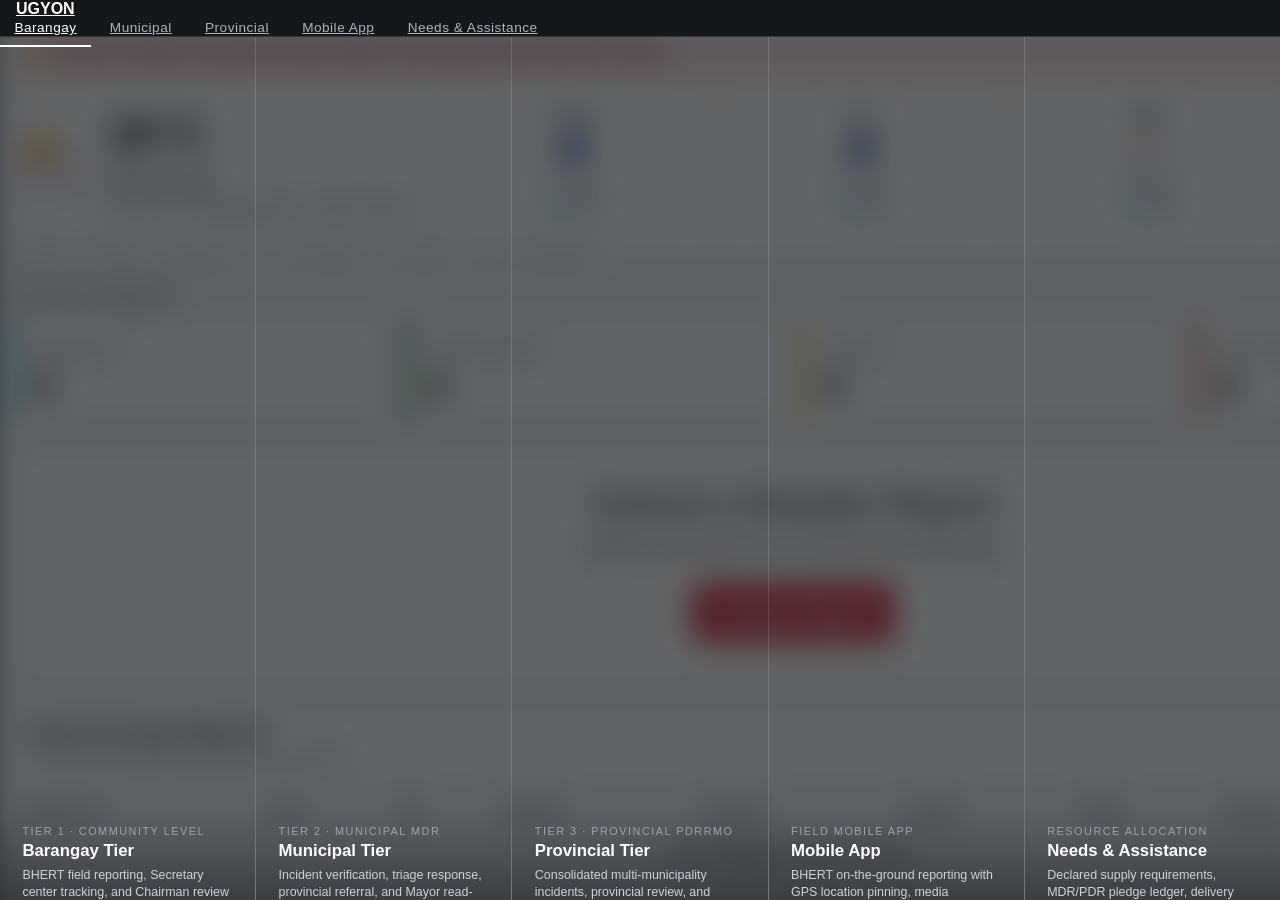
==== landingpage/index.html @ 881d99e5 "Add landingpage with tier demos and team easter egg" ====
<!DOCTYPE html>
<html lang="en">
<head>
  <meta charset="UTF-8">
  <meta name="viewport" content="width=device-width, initial-scale=1">
  <title>UGYON — System Overview & Demo</title>
  <link rel="stylesheet" href="bootstrap/css/bootstrap.min.css">
  <style>
    *, *::before, *::after { box-sizing: border-box; margin: 0; padding: 0; }
    body { font-family: 'Segoe UI', sans-serif; background: #15181b; color: #fff; min-height: 100vh; display: flex; flex-direction: column; overflow-x: hidden; }

    .tier-nav { position: sticky; top: 0; z-index: 100; background: #15181b; border-bottom: 1px solid #ffffff22; }
    .tier-nav .nav-link { color: #adb5bd; font-size: .85rem; letter-spacing: .5px; padding: .6rem .9rem; border-radius: 0; }
    .tier-nav .nav-link:hover { color: #fff; }
    .tier-nav .nav-link.active { color: #fff; border-bottom: 2px solid #fff; }
    .brand { color: #fff; font-weight: 700; font-size: 1rem; padding: .6rem 1rem; white-space: nowrap; }

    .fancy { position: relative; flex: 1; display: flex; overflow: hidden; min-height: calc(100vh - 44px); }

    /* Blurred background: hidden details until clicked */
    .fancy-bg { position: absolute; inset: 0; overflow: hidden; }
    .fancy-bg img {
      position: absolute; inset: 0; width: 100%; height: 100%; object-fit: cover;
      opacity: 0; filter: blur(14px) brightness(0.65); transform: scale(1.08);
      transition: opacity .35s ease, filter .35s ease;
    }
    .fancy-bg img.active { opacity: 1; }
    .fancy-bg::after { content: ''; position: absolute; inset: 0; background: rgba(15, 20, 25, 0.45); }

    .fancy-list { position: relative; z-index: 2; display: flex; flex-direction: column; width: 100%; }
    @media (min-width: 992px) { .fancy-list { flex-direction: row; } }

    .fancy-panel {
      flex: 1; display: flex; align-items: flex-end;
      border-bottom: 1px solid #ffffff22; cursor: pointer; overflow: hidden;
      transition: flex .3s ease, background-color .2s;
    }
    @media (min-width: 992px) {
      .fancy-panel { border-bottom: none; border-right: 1px solid #ffffff22; }
      .fancy-panel:last-child { border-right: none; }
    }

    .panel-info {
      width: 100%; padding: 1.25rem 1.4rem;
      transform: translateY(75px); transition: transform .25s ease, background .25s ease;
      background: linear-gradient(transparent, rgba(15, 20, 25, .8));
    }
    .fancy-panel:hover .panel-info { transform: translateY(0); background: linear-gradient(transparent, rgba(47, 52, 57, .95)); }

    .panel-role { font-size: .68rem; letter-spacing: 1.5px; text-transform: uppercase; color: #9aa4af; margin-bottom: .25rem; }
    .panel-title { font-size: 1.05rem; font-weight: 700; color: #fff; margin-bottom: .35rem; }
    .panel-desc { font-size: .78rem; color: #cbd3da; margin-bottom: .75rem; line-height: 1.35; }
    .panel-btn {
      display: inline-block; padding: .3rem .9rem; font-size: .78rem; font-weight: 600;
      border: 1.5px solid #fff; color: #fff; background: transparent; cursor: pointer;
      transition: background .15s, color .15s;
    }
    .panel-btn:hover { background: #fff; color: #2f3439; }

    /* Modal with requested background #2f3439 */
    .modal-overlay { display: none; position: fixed; inset: 0; z-index: 200; background: rgba(0,0,0,.85); overflow-y: auto; padding: 1rem; }
    .modal-overlay.open { display: flex; align-items: center; justify-content: center; }

    .modal-box {
      width: 100%; max-width: 920px; margin: auto; padding: 1.5rem;
      background: #2f3439; border-radius: 6px; position: relative;
      box-shadow: 0 10px 30px rgba(0,0,0,0.5);
    }
    .modal-close {
      position: absolute; top: .85rem; right: 1rem;
      background: none; border: none; color: #fff; font-size: 1.6rem; cursor: pointer; line-height: 1;
    }
    .modal-role { font-size: .7rem; letter-spacing: 2px; text-transform: uppercase; color: #a4b0be; margin-bottom: .25rem; }
    .modal-title { font-size: 1.25rem; font-weight: 700; margin-bottom: 1rem; }

    /* Slide details: unblurred crisp image */
    .slide { display: none; text-align: center; }
    .slide.active { display: block; }
    .slide-media {
      background: #1f2327; border-radius: 4px; padding: .5rem;
      display: flex; align-items: center; justify-content: center; min-height: 320px;
    }
    .slide img {
      max-width: 100%; max-height: 62vh; object-fit: contain;
      border-radius: 3px; display: block; margin: 0 auto;
    }
    .slide-text { text-align: left; margin-top: .85rem; }
    .slide-step { font-size: .7rem; color: #9aa4af; letter-spacing: 1px; text-transform: uppercase; margin-bottom: .2rem; }
    .slide-caption { font-size: .88rem; color: #e2e8f0; line-height: 1.45; }

    .slide-controls { display: flex; align-items: center; justify-content: space-between; margin-top: 1rem; }
    .slide-controls button {
      background: none; border: 1.5px solid #fff; color: #fff; padding: .35rem .95rem;
      font-size: .82rem; cursor: pointer; border-radius: 2px; transition: background .15s, color .15s;
    }
    .slide-controls button:hover { background: #fff; color: #2f3439; }
    .slide-controls button:disabled { opacity: .3; cursor: default; }
    .slide-counter { font-size: .8rem; color: #a4b0be; }

    .slide-dots { display: flex; gap: .4rem; justify-content: center; margin-top: .75rem; flex-wrap: wrap; }
    .slide-dots span { width: 8px; height: 8px; border-radius: 50%; background: #ffffff33; cursor: pointer; transition: background .15s; }
    .slide-dots span.active { background: #fff; }
  </style>
</head>
<body>

<nav class="tier-nav">
  <div class="container-fluid d-flex align-items-center px-3 py-0 gap-1 flex-wrap">
    <a href="./Team/index.html" class="brand text-decoration-none" id="ugyon-brand" title="UGYON">UGYON</a>
    <div class="d-flex flex-wrap" id="nav-tier-links">
      <a class="nav-link active" href="#" data-panel="0">Barangay</a>
      <a class="nav-link" href="#" data-panel="1">Municipal</a>
      <a class="nav-link" href="#" data-panel="2">Provincial</a>
      <a class="nav-link" href="#" data-panel="3">Mobile App</a>
      <a class="nav-link" href="#" data-panel="4">Needs &amp; Assistance</a>
    </div>
  </div>
</nav>

<div class="fancy">
  <!-- Blurred background: details concealed until panel is clicked -->
  <div class="fancy-bg">
    <img class="active" src="../barangay_tier/bhert/webbhertdashboad.png"
         onerror="this.src='https://res.cloudinary.com/dhaszqaju/image/upload/v1794973208/webbhertdashboad_k8ysha.png'" alt="">
    <img src="../municipal_tier/webmdribajaydashboard.png"
         onerror="this.src='https://res.cloudinary.com/dhaszqaju/image/upload/v1794973225/webmdribajaydashboard_oxiyit.png'" alt="">
    <img src="../provincial_tier/webpdrrmodashboard.png"
         onerror="this.src='https://res.cloudinary.com/dhaszqaju/image/upload/v1794973204/webpdrrmodashboard_whwjgl.png'" alt="">
    <img src="../mobile/mobile_bhert_dashboard.png"
         onerror="this.src='https://res.cloudinary.com/dhaszqaju/image/upload/v1794973218/mobile_bhert_dashboard_dbmszc.png'" alt="">
    <img src="../needs_assistace/declaredneedsandlinkedincidents.png"
         onerror="this.src='https://res.cloudinary.com/dhaszqaju/image/upload/v1794973198/declaredneedsandlinkedincidents_yg0wqk.png'" alt="">
  </div>

  <!-- 5 Frontpage Panels -->
  <div class="fancy-list">

    <div class="fancy-panel" data-idx="0">
      <div class="panel-info">
        <div class="panel-role">Tier 1 · Community Level</div>
        <h2 class="panel-title">Barangay Tier</h2>
        <p class="panel-desc">BHERT field reporting, Secretary center tracking, and Chairman review &amp; forwarding.</p>
        <button class="panel-btn">View Demo</button>
      </div>
    </div>

    <div class="fancy-panel" data-idx="1">
      <div class="panel-info">
        <div class="panel-role">Tier 2 · Municipal MDR</div>
        <h2 class="panel-title">Municipal Tier</h2>
        <p class="panel-desc">Incident verification, triage response, provincial referral, and Mayor read-only monitor.</p>
        <button class="panel-btn">View Demo</button>
      </div>
    </div>

    <div class="fancy-panel" data-idx="2">
      <div class="panel-info">
        <div class="panel-role">Tier 3 · Provincial PDRRMO</div>
        <h2 class="panel-title">Provincial Tier</h2>
        <p class="panel-desc">Consolidated multi-municipality incidents, provincial review, and Governor overview map.</p>
        <button class="panel-btn">View Demo</button>
      </div>
    </div>

    <div class="fancy-panel" data-idx="3">
      <div class="panel-info">
        <div class="panel-role">Field Mobile App</div>
        <h2 class="panel-title">Mobile App</h2>
        <p class="panel-desc">BHERT on-the-ground reporting with GPS location pinning, media evidence, and offline sync.</p>
        <button class="panel-btn">View Demo</button>
      </div>
    </div>

    <div class="fancy-panel" data-idx="4">
      <div class="panel-info">
        <div class="panel-role">Resource Allocation</div>
        <h2 class="panel-title">Needs &amp; Assistance</h2>
        <p class="panel-desc">Declared supply requirements, MDR/PDR pledge ledger, delivery logistics, and confirmation.</p>
        <button class="panel-btn">View Demo</button>
      </div>
    </div>

  </div>
</div>

<!-- Modal Overlay with background #2f3439 -->
<div class="modal-overlay" id="overlay">
  <div class="modal-box" id="modal-box">
    <button class="modal-close" id="modal-close">&times;</button>
    <div class="modal-role" id="modal-role"></div>
    <div class="modal-title" id="modal-title"></div>
    <div id="slides-container"></div>
    <div class="slide-dots" id="dots"></div>
    <div class="slide-controls">
      <button id="btn-prev">&#8592; Prev</button>
      <span class="slide-counter" id="counter"></span>
      <button id="btn-next">Next &#8594;</button>
    </div>
  </div>
</div>

<script>
const PANELS = [
  {
    role: 'Tier 1 · Community Level',
    title: 'Barangay Tier (BHERT, Chairman, Secretary)',
    slides: [
      { src: '../barangay_tier/bhert/webloginpage.png', cld: 'https://res.cloudinary.com/dhaszqaju/image/upload/v1794973210/webloginpage_ikph0n.png', step: 'Barangay 1', caption: 'The login page authenticates every user and routes them to the tier matching their role.' },
      { src: '../barangay_tier/bhert/webbhertdashboad.png', cld: 'https://res.cloudinary.com/dhaszqaju/image/upload/v1794973208/webbhertdashboad_k8ysha.png', step: 'Barangay 2', caption: 'The BHERT dashboard summarizes incidents and affected population for its own barangay.' },
      { src: '../barangay_tier/bhert/webbhertcreateincident.png', cld: 'https://res.cloudinary.com/dhaszqaju/image/upload/v1794973207/webbhertcreateincident_dhscb4.png', step: 'Barangay 3', caption: 'BHERT encodes the incident details, casualties, evacuation status, and road accessibility.' },
      { src: '../barangay_tier/bhert/webbhertmyreports.png', cld: 'https://res.cloudinary.com/dhaszqaju/image/upload/v1794973210/webbhertmyreports_t6fiwi.png', step: 'Barangay 4', caption: 'Reports filed by the barangay account are listed with their current status.' },
      { src: '../barangay_tier/bhert/webbhertincidentdetail.png', cld: 'https://res.cloudinary.com/dhaszqaju/image/upload/v1794973209/webbhertincidentdetail_z5tizu.png', step: 'Barangay 5', caption: 'The incident detail view shows the full report, attachments, and status history.' },
      { src: '../barangay_tier/chairman/webchairmandashboard.png', cld: 'https://res.cloudinary.com/dhaszqaju/image/upload/v1794973211/webchairmandashboard_frzgxo.png', step: 'Barangay 6', caption: 'The Chairman dashboard presents barangay-wide incident and evacuation center totals.' },
      { src: '../barangay_tier/chairman/webchairmanreportactions.png', cld: 'https://res.cloudinary.com/dhaszqaju/image/upload/v1794973213/webchairmanreportactions_k3j1zi.png', step: 'Barangay 7', caption: 'A pending report exposes View Details, Edit, Review, and Dismiss actions.' },
      { src: '../barangay_tier/chairman/webchairmanreportactions_reviewed.png', cld: 'https://res.cloudinary.com/dhaszqaju/image/upload/v1794973214/webchairmanreportactions_reviewed_zoaghe.png', step: 'Barangay 8', caption: 'Reviewing the report changes its status to Reviewed.' },
      { src: '../barangay_tier/chairman/webchairmanreportactions_forwardedtomdr.png', cld: 'https://res.cloudinary.com/dhaszqaju/image/upload/v1794973213/webchairmanreportactions_forwardedtomdr_jtgca7.png', step: 'Barangay 9', caption: 'The reviewed report is forwarded to the Municipal Disaster Risk Reduction and Management office.' },
      { src: '../barangay_tier/chairman/webchairmanactivitylogs.png', cld: 'https://res.cloudinary.com/dhaszqaju/image/upload/v1794973211/webchairmanactivitylogs_sczc5w.png', step: 'Barangay 10', caption: 'The activity log records every action taken on barangay reports.' },
      { src: '../barangay_tier/chairman/webchairmanmanageusers.png', cld: 'https://res.cloudinary.com/dhaszqaju/image/upload/v1794973212/webchairmanmanageusers_jfj4yr.png', step: 'Barangay 11', caption: 'The Chairman manages the accounts of barangay personnel.' },
      { src: '../barangay_tier/secretary/websecretarydashboard.png', cld: 'https://res.cloudinary.com/dhaszqaju/image/upload/v1794973216/websecretarydashboard_wqcmlr.png', step: 'Barangay 12', caption: 'The Secretary dashboard shows the barangay\'s centers, occupants, and reports.' },
      { src: '../barangay_tier/secretary/websecretaryevaccenters.png', cld: 'https://res.cloudinary.com/dhaszqaju/image/upload/v1794973217/websecretaryevaccenters_zmxcaz.png', step: 'Barangay 13', caption: 'Evacuation centers are listed with type, capacity, evacuee count, and status.' },
      { src: '../barangay_tier/secretary/websecretaryalert.png', cld: 'https://res.cloudinary.com/dhaszqaju/image/upload/v1794973215/websecretaryalert_nt4kyk.png', step: 'Barangay 14', caption: 'Alerts from higher offices are displayed to barangay personnel.' },
      { src: '../barangay_tier/secretary/websecretarybrgymap.png', cld: 'https://res.cloudinary.com/dhaszqaju/image/upload/v1794973215/websecretarybrgymap_n4o6wj.png', step: 'Barangay 15', caption: 'The barangay map plots incidents and evacuation centers within the barangay.' }
    ]
  },
  {
    role: 'Tier 2 · Municipal MDR',
    title: 'Municipal Tier (MDR & Mayor)',
    slides: [
      { src: '../municipal_tier/webmdribajaydashboard.png', cld: 'https://res.cloudinary.com/dhaszqaju/image/upload/v1794973225/webmdribajaydashboard_oxiyit.png', step: 'Municipal 1', caption: 'The municipal dashboard aggregates reports from all barangays in Ibajay.' },
      { src: '../municipal_tier/webmdribajayallincidentreport.png', cld: 'https://res.cloudinary.com/dhaszqaju/image/upload/v1794973225/webmdribajayallincidentreport_cpmj5y.png', step: 'Municipal 2', caption: 'MDR views every incident report submitted within its municipality.' },
      { src: '../municipal_tier/webmdribajayundermdrreview.png', cld: 'https://res.cloudinary.com/dhaszqaju/image/upload/v1794973229/webmdribajayundermdrreview_ehkez4.png', step: 'Municipal 3', caption: 'Reports forwarded by barangays arrive under municipal review.' },
      { src: '../municipal_tier/webmdribajayundermdrreview_actions.png', cld: 'https://res.cloudinary.com/dhaszqaju/image/upload/v1794973230/webmdribajayundermdrreview_actions_zbpacm.png', step: 'Municipal 4', caption: 'The action menu shows the decisions available during municipal review.' },
      { src: '../municipal_tier/webmdribajayverifiedreport.png', cld: 'https://res.cloudinary.com/dhaszqaju/image/upload/v1794973230/webmdribajayverifiedreport_vdqqdq.png', step: 'Municipal 5', caption: 'A validated report is marked Verified.' },
      { src: '../municipal_tier/webmdribajayrespondingreport.png', cld: 'https://res.cloudinary.com/dhaszqaju/image/upload/v1794973228/webmdribajayrespondingreport_fku9ar.png', step: 'Municipal 6', caption: 'A verified report moves to Responding once municipal action begins.' },
      { src: '../municipal_tier/webmdribajayreferedtoprovincial.png', cld: 'https://res.cloudinary.com/dhaszqaju/image/upload/v1794973226/webmdribajayreferedtoprovincial_ssyjnp.png', step: 'Municipal 7', caption: 'Reports beyond municipal capacity are referred to the provincial office.' },
      { src: '../municipal_tier/ibajay_mayor.png', cld: 'https://res.cloudinary.com/dhaszqaju/image/upload/v1794973224/ibajay_mayor_bcxja3.png', step: 'Municipal 8', caption: 'The Mayor sees municipal incident totals, evacuation center status, and per-barangay urgency.' }
    ]
  },
  {
    role: 'Tier 3 · Provincial PDRRMO',
    title: 'Provincial Tier (PDRRMO & Governor)',
    slides: [
      { src: '../provincial_tier/webpdrrmodashboard.png', cld: 'https://res.cloudinary.com/dhaszqaju/image/upload/v1794973204/webpdrrmodashboard_whwjgl.png', step: 'Provincial 1', caption: 'The provincial dashboard consolidates reports from all municipalities.' },
      { src: '../provincial_tier/webpdrrmoreferredreports.png', cld: 'https://res.cloudinary.com/dhaszqaju/image/upload/v1794973205/webpdrrmoreferredreports_zwazxo.png', step: 'Provincial 2', caption: 'Reports referred by municipalities appear in the provincial queue.' },
      { src: '../provincial_tier/webpdrrmoreportunderreview.png', cld: 'https://res.cloudinary.com/dhaszqaju/image/upload/v1794973207/webpdrrmoreportunderreview_gwsnfo.png', step: 'Provincial 3', caption: 'Provincial staff review referred reports before acting.' },
      { src: '../provincial_tier/webpdrrmoreportresponding.png', cld: 'https://res.cloudinary.com/dhaszqaju/image/upload/v1794973206/webpdrrmoreportresponding_auad4f.png', step: 'Provincial 4', caption: 'Reports marked Responding show where provincial resources are committed.' },
      { src: '../provincial_tier/webpdrrmobrgymap.png', cld: 'https://res.cloudinary.com/dhaszqaju/image/upload/v1794973204/webpdrrmobrgymap_phmzxi.png', step: 'Provincial 5', caption: 'The provincial map shows incidents and centers across municipalities.' },
      { src: '../provincial_tier/webgovdashboard.png', cld: 'https://res.cloudinary.com/dhaszqaju/image/upload/v1794973202/webgovdashboard_fdy8gu.png', step: 'Provincial 6', caption: 'The Governor sees an overview of all incidents in the province, evacuation center status, and per-municipality urgency.' },
      { src: '../provincial_tier/webgovreports.png', cld: 'https://res.cloudinary.com/dhaszqaju/image/upload/v1794973203/webgovreports_x5g1i6.png', step: 'Provincial 7', caption: 'The Governor sees Provincial incident totals, evacuation center status, and per-barangay urgency.' },
      { src: '../provincial_tier/webgovbrgymap.png', cld: 'https://res.cloudinary.com/dhaszqaju/image/upload/v1794973202/webgovbrgymap_z7ntla.png', step: 'Provincial 8', caption: 'The Governor views full province-wide map plotting incidents and centers across municipalities.' }
    ]
  },
  {
    role: 'Field Mobile App',
    title: 'Mobile App (BHERT Field Ops)',
    slides: [
      { src: '../mobile/mobile_login.png', cld: 'https://res.cloudinary.com/dhaszqaju/image/upload/v1794973223/mobile_login_uvevee.png', step: 'Mobile 1', caption: 'App login authenticating BHERT personnel in the field.' },
      { src: '../mobile/mobile_bhert_dashboard.png', cld: 'https://res.cloudinary.com/dhaszqaju/image/upload/v1794973218/mobile_bhert_dashboard_dbmszc.png', step: 'Mobile 2', caption: 'BHERT mobile app dashboard with rapid reporting triggers.' },
      { src: '../mobile/mobile_bhert_location_pin.png', cld: 'https://res.cloudinary.com/dhaszqaju/image/upload/v1794973220/mobile_bhert_location_pin_tzi7zd.png', step: 'Mobile 3', caption: 'Precise GPS location pinning directly from the field.' },
      { src: '../mobile/mobile_bhert_disastertype.png', cld: 'https://res.cloudinary.com/dhaszqaju/image/upload/v1794973218/mobile_bhert_disastertype_qoeqr2.png', step: 'Mobile 4', caption: 'Selecting disaster type, recording casualties, affected persons, and needs.' },
      { src: '../mobile/mobile_bhert_evidence.png', cld: 'https://res.cloudinary.com/dhaszqaju/image/upload/v1794973219/mobile_bhert_evidence_azm05n.png', step: 'Mobile 5', caption: 'Camera photo/video evidence attachment for rapid ground verification.' },
      { src: '../mobile/mobile_bhert_myreport.png', cld: 'https://res.cloudinary.com/dhaszqaju/image/upload/v1794973221/mobile_bhert_myreport_fmjwww.png', step: 'Mobile 6', caption: 'My Reports view showing submitted and actively tracked reports.' },
      { src: '../mobile/mobile_bhert_offline_saved.png', cld: 'https://res.cloudinary.com/dhaszqaju/image/upload/v1794973221/mobile_bhert_offline_saved_ue80ha.png', step: 'Mobile 7', caption: 'Offline queued report: safely saved to device storage during network loss.' },
      { src: '../mobile/mobile_bhert_offline_sync.png', cld: 'https://res.cloudinary.com/dhaszqaju/image/upload/v1794973222/mobile_bhert_offline_sync_jj6q0w.png', step: 'Mobile 8', caption: 'Automatic background synchronization once internet connectivity restores.' }
    ]
  },
  {
    role: 'Resource Allocation',
    title: 'Needs & Assistance (Pledges & Relief)',
    slides: [
      { src: '../needs_assistace/declaredneedsandlinkedincidents.png', cld: 'https://res.cloudinary.com/dhaszqaju/image/upload/v1794973198/declaredneedsandlinkedincidents_yg0wqk.png', step: 'Needs 1', caption: 'Evacuation center linked to confirmed incidents displaying verified headcount.' },
      { src: '../needs_assistace/needsdeclared.png', cld: 'https://res.cloudinary.com/dhaszqaju/image/upload/v1794973198/needsdeclared_iquq09.png', step: 'Needs 2', caption: 'Secretary declares relief needs by item description, unit, and required quantity.' },
      { src: '../needs_assistace/mdrpledge.png', cld: 'https://res.cloudinary.com/dhaszqaju/image/upload/v1794973197/mdrpledge_cywxig.png', step: 'Needs 3', caption: 'Municipal MDR records a relief pledge against the declared barangay need.' },
      { src: '../needs_assistace/pdrpledge.png', cld: 'https://res.cloudinary.com/dhaszqaju/image/upload/v1794973198/pdrpledge_k53rbc.png', step: 'Needs 4', caption: 'Provincial PDRRMO pledges higher-tier supplies and logistical aid.' },
      { src: '../needs_assistace/pledgeledger.png', cld: 'https://res.cloudinary.com/dhaszqaju/image/upload/v1794973199/pledgeledger_aar9d8.png', step: 'Needs 5', caption: 'Donation ledger showing transparent status tracking for all inbound assistance.' },
      { src: '../needs_assistace/pledgeoutfordelivery.png', cld: 'https://res.cloudinary.com/dhaszqaju/image/upload/v1794973201/pledgeoutfordelivery_ujb0y3.png', step: 'Needs 6', caption: 'Pledges updated to Sent and Out for Delivery with timestamp verification.' },
      { src: '../needs_assistace/confirmedrecieved.png', cld: 'https://res.cloudinary.com/dhaszqaju/image/upload/v1794973197/confirmedrecieved_ze3um2.png', step: 'Needs 7', caption: 'Barangay receives and audits delivery, confirming actual received counts.' },
      { src: '../needs_assistace/pledgefulfilled.png', cld: 'https://res.cloudinary.com/dhaszqaju/image/upload/v1794973199/pledgefulfilled_cj4yja.png', step: 'Needs 8', caption: 'Full lifecycle completion: fulfilled pledges credited against open requirements.' }
    ]
  }
];

let cur = 0;
let currentPanelIdx = 0;

// Hover: switch blurred background
const bgImgs = document.querySelectorAll('.fancy-bg img');
document.querySelectorAll('.fancy-panel').forEach(panel => {
  panel.addEventListener('mouseenter', () => {
    const idx = +panel.dataset.idx;
    bgImgs.forEach((img, i) => img.classList.toggle('active', i === idx));
    updateNavLinks(idx);
  });
});

function updateNavLinks(activeIdx) {
  document.querySelectorAll('#nav-tier-links .nav-link').forEach((link, i) => {
    link.classList.toggle('active', i === activeIdx);
  });
}

// Modal handling
const overlay = document.getElementById('overlay');
const modalRole = document.getElementById('modal-role');
const modalTitle = document.getElementById('modal-title');
const slidesCon = document.getElementById('slides-container');
const dotsEl = document.getElementById('dots');
const counter = document.getElementById('counter');
const btnPrev = document.getElementById('btn-prev');
const btnNext = document.getElementById('btn-next');

function openModal(panelIdx) {
  currentPanelIdx = panelIdx;
  const { role, title, slides } = PANELS[panelIdx];
  modalRole.textContent = role;
  modalTitle.textContent = title;

  slidesCon.innerHTML = slides.map((s, i) => `
    <div class="slide${i === 0 ? ' active' : ''}">
      <div class="slide-media">
        <img src="${s.src}" onerror="this.onerror=null;this.src='${s.cld}'" alt="${s.step}">
      </div>
      <div class="slide-text">
        <div class="slide-step">${s.step} of ${slides.length}</div>
        <div class="slide-caption">${s.caption}</div>
      </div>
    </div>`).join('');

  dotsEl.innerHTML = slides.map((_, i) =>
    `<span class="${i === 0 ? 'active' : ''}" data-i="${i}"></span>`).join('');

  cur = 0;
  updateControls(slides.length);
  overlay.classList.add('open');
  document.body.style.overflow = 'hidden';
}

function goTo(idx) {
  const slides = slidesCon.querySelectorAll('.slide');
  const dots = dotsEl.querySelectorAll('span');
  if (idx < 0 || idx >= slides.length) return;
  slides.forEach((s, i) => s.classList.toggle('active', i === idx));
  dots.forEach((d, i) => d.classList.toggle('active', i === idx));
  cur = idx;
  updateControls(slides.length);
}

function updateControls(total) {
  counter.textContent = `${cur + 1} / ${total}`;
  btnPrev.disabled = cur === 0;
  btnNext.disabled = cur === total - 1;
}

document.querySelectorAll('.fancy-panel').forEach(panel => {
  panel.addEventListener('click', () => openModal(+panel.dataset.idx));
});

document.querySelectorAll('#nav-tier-links .nav-link').forEach(link => {
  link.addEventListener('click', (e) => {
    e.preventDefault();
    const idx = +link.dataset.panel;
    bgImgs.forEach((img, i) => img.classList.toggle('active', i === idx));
    updateNavLinks(idx);
    openModal(idx);
  });
});

document.getElementById('modal-close').addEventListener('click', closeModal);
overlay.addEventListener('click', e => { if (e.target === overlay) closeModal(); });
function closeModal() {
  overlay.classList.remove('open');
  document.body.style.overflow = '';
}

btnPrev.addEventListener('click', () => goTo(cur - 1));
btnNext.addEventListener('click', () => goTo(cur + 1));
dotsEl.addEventListener('click', e => {
  if (e.target.dataset.i !== undefined) goTo(+e.target.dataset.i);
});

document.addEventListener('keydown', e => {
  if (!overlay.classList.contains('open')) return;
  if (e.key === 'ArrowRight') btnNext.click();
  if (e.key === 'ArrowLeft') btnPrev.click();
  if (e.key === 'Escape') closeModal();
});
</script>

<script src="bootstrap/js/bootstrap.bundle.min.js"></script>
</body>
</html>
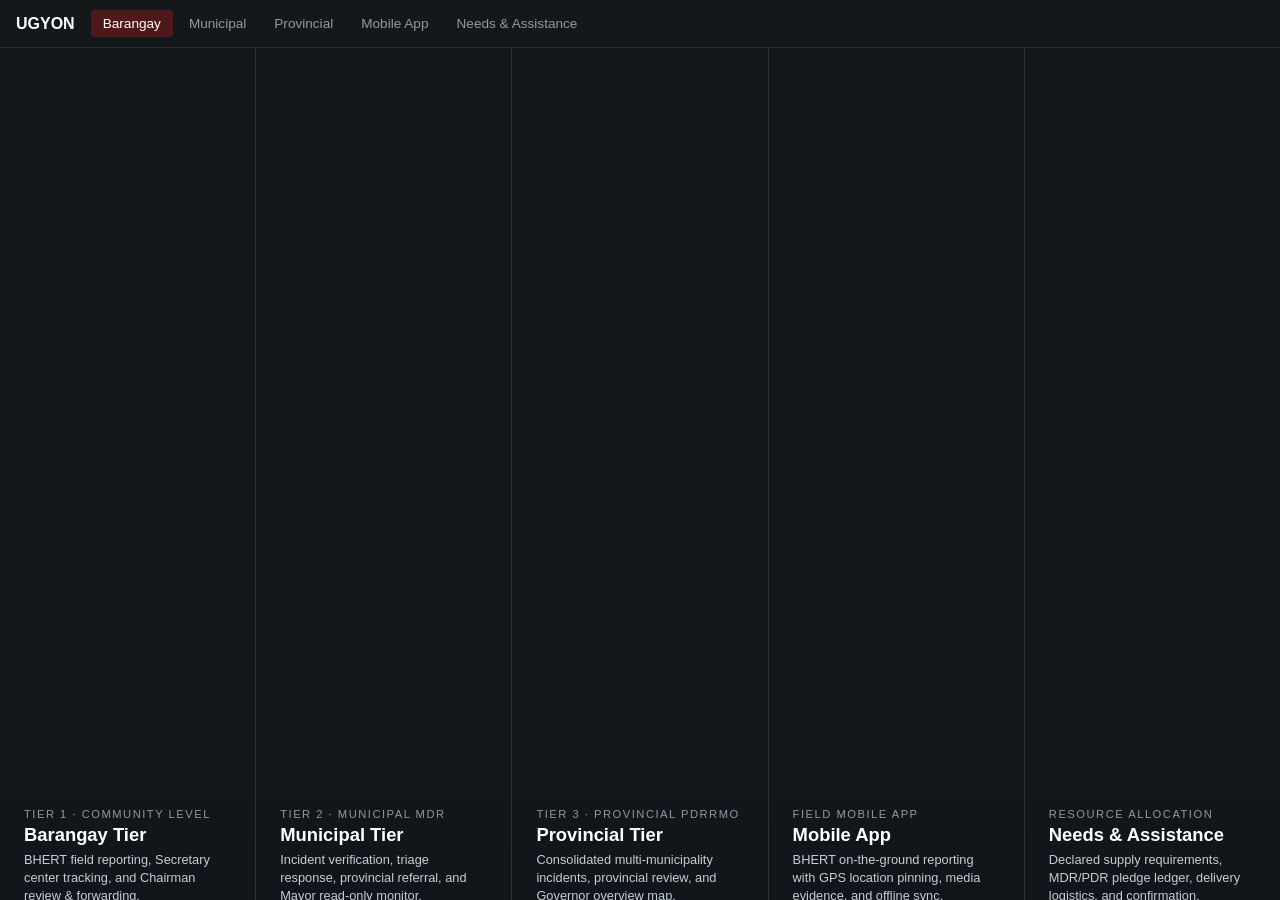
==== commit d6114ab4: "almighty push" ====
--- a/landingpage/index.html
+++ b/landingpage/index.html
@@ -3,390 +3,139 @@
 <head>
   <meta charset="UTF-8">
   <meta name="viewport" content="width=device-width, initial-scale=1">
-  <title>UGYON — System Overview & Demo</title>
-  <link rel="stylesheet" href="bootstrap/css/bootstrap.min.css">
-  <style>
-    *, *::before, *::after { box-sizing: border-box; margin: 0; padding: 0; }
-    body { font-family: 'Segoe UI', sans-serif; background: #15181b; color: #fff; min-height: 100vh; display: flex; flex-direction: column; overflow-x: hidden; }
-
-    .tier-nav { position: sticky; top: 0; z-index: 100; background: #15181b; border-bottom: 1px solid #ffffff22; }
-    .tier-nav .nav-link { color: #adb5bd; font-size: .85rem; letter-spacing: .5px; padding: .6rem .9rem; border-radius: 0; }
-    .tier-nav .nav-link:hover { color: #fff; }
-    .tier-nav .nav-link.active { color: #fff; border-bottom: 2px solid #fff; }
-    .brand { color: #fff; font-weight: 700; font-size: 1rem; padding: .6rem 1rem; white-space: nowrap; }
-
-    .fancy { position: relative; flex: 1; display: flex; overflow: hidden; min-height: calc(100vh - 44px); }
-
-    /* Blurred background: hidden details until clicked */
-    .fancy-bg { position: absolute; inset: 0; overflow: hidden; }
-    .fancy-bg img {
-      position: absolute; inset: 0; width: 100%; height: 100%; object-fit: cover;
-      opacity: 0; filter: blur(14px) brightness(0.65); transform: scale(1.08);
-      transition: opacity .35s ease, filter .35s ease;
-    }
-    .fancy-bg img.active { opacity: 1; }
-    .fancy-bg::after { content: ''; position: absolute; inset: 0; background: rgba(15, 20, 25, 0.45); }
-
-    .fancy-list { position: relative; z-index: 2; display: flex; flex-direction: column; width: 100%; }
-    @media (min-width: 992px) { .fancy-list { flex-direction: row; } }
-
-    .fancy-panel {
-      flex: 1; display: flex; align-items: flex-end;
-      border-bottom: 1px solid #ffffff22; cursor: pointer; overflow: hidden;
-      transition: flex .3s ease, background-color .2s;
-    }
-    @media (min-width: 992px) {
-      .fancy-panel { border-bottom: none; border-right: 1px solid #ffffff22; }
-      .fancy-panel:last-child { border-right: none; }
-    }
-
-    .panel-info {
-      width: 100%; padding: 1.25rem 1.4rem;
-      transform: translateY(75px); transition: transform .25s ease, background .25s ease;
-      background: linear-gradient(transparent, rgba(15, 20, 25, .8));
-    }
-    .fancy-panel:hover .panel-info { transform: translateY(0); background: linear-gradient(transparent, rgba(47, 52, 57, .95)); }
-
-    .panel-role { font-size: .68rem; letter-spacing: 1.5px; text-transform: uppercase; color: #9aa4af; margin-bottom: .25rem; }
-    .panel-title { font-size: 1.05rem; font-weight: 700; color: #fff; margin-bottom: .35rem; }
-    .panel-desc { font-size: .78rem; color: #cbd3da; margin-bottom: .75rem; line-height: 1.35; }
-    .panel-btn {
-      display: inline-block; padding: .3rem .9rem; font-size: .78rem; font-weight: 600;
-      border: 1.5px solid #fff; color: #fff; background: transparent; cursor: pointer;
-      transition: background .15s, color .15s;
-    }
-    .panel-btn:hover { background: #fff; color: #2f3439; }
-
-    /* Modal with requested background #2f3439 */
-    .modal-overlay { display: none; position: fixed; inset: 0; z-index: 200; background: rgba(0,0,0,.85); overflow-y: auto; padding: 1rem; }
-    .modal-overlay.open { display: flex; align-items: center; justify-content: center; }
-
-    .modal-box {
-      width: 100%; max-width: 920px; margin: auto; padding: 1.5rem;
-      background: #2f3439; border-radius: 6px; position: relative;
-      box-shadow: 0 10px 30px rgba(0,0,0,0.5);
-    }
-    .modal-close {
-      position: absolute; top: .85rem; right: 1rem;
-      background: none; border: none; color: #fff; font-size: 1.6rem; cursor: pointer; line-height: 1;
-    }
-    .modal-role { font-size: .7rem; letter-spacing: 2px; text-transform: uppercase; color: #a4b0be; margin-bottom: .25rem; }
-    .modal-title { font-size: 1.25rem; font-weight: 700; margin-bottom: 1rem; }
-
-    /* Slide details: unblurred crisp image */
-    .slide { display: none; text-align: center; }
-    .slide.active { display: block; }
-    .slide-media {
-      background: #1f2327; border-radius: 4px; padding: .5rem;
-      display: flex; align-items: center; justify-content: center; min-height: 320px;
-    }
-    .slide img {
-      max-width: 100%; max-height: 62vh; object-fit: contain;
-      border-radius: 3px; display: block; margin: 0 auto;
-    }
-    .slide-text { text-align: left; margin-top: .85rem; }
-    .slide-step { font-size: .7rem; color: #9aa4af; letter-spacing: 1px; text-transform: uppercase; margin-bottom: .2rem; }
-    .slide-caption { font-size: .88rem; color: #e2e8f0; line-height: 1.45; }
-
-    .slide-controls { display: flex; align-items: center; justify-content: space-between; margin-top: 1rem; }
-    .slide-controls button {
-      background: none; border: 1.5px solid #fff; color: #fff; padding: .35rem .95rem;
-      font-size: .82rem; cursor: pointer; border-radius: 2px; transition: background .15s, color .15s;
-    }
-    .slide-controls button:hover { background: #fff; color: #2f3439; }
-    .slide-controls button:disabled { opacity: .3; cursor: default; }
-    .slide-counter { font-size: .8rem; color: #a4b0be; }
-
-    .slide-dots { display: flex; gap: .4rem; justify-content: center; margin-top: .75rem; flex-wrap: wrap; }
-    .slide-dots span { width: 8px; height: 8px; border-radius: 50%; background: #ffffff33; cursor: pointer; transition: background .15s; }
-    .slide-dots span.active { background: #fff; }
-  </style>
+  <title>UGYON — Documentation & Demo</title>
+  <link rel="stylesheet" href="style.css">
 </head>
 <body>
 
-<nav class="tier-nav">
-  <div class="container-fluid d-flex align-items-center px-3 py-0 gap-1 flex-wrap">
-    <a href="./Team/index.html" class="brand text-decoration-none" id="ugyon-brand" title="UGYON">UGYON</a>
-    <div class="d-flex flex-wrap" id="nav-tier-links">
-      <a class="nav-link active" href="#" data-panel="0">Barangay</a>
-      <a class="nav-link" href="#" data-panel="1">Municipal</a>
-      <a class="nav-link" href="#" data-panel="2">Provincial</a>
-      <a class="nav-link" href="#" data-panel="3">Mobile App</a>
-      <a class="nav-link" href="#" data-panel="4">Needs &amp; Assistance</a>
+<header class="nav">
+  <a class="brand" id="brand-egg" title="UGYON">UGYON</a>
+  <nav class="nav-links" id="tier-nav"></nav>
+</header>
+
+<main class="fancy">
+  <div class="fancy-bg" id="bg-stack"></div>
+  <div class="fancy-list" id="panel-stack"></div>
+</main>
+
+<!-- ── Main Screenshots Modal ── -->
+<div class="modal" id="modal">
+  <div class="modal-box">
+    <button class="modal-close" id="modal-close" aria-label="Close">&times;</button>
+    <div class="modal-role" id="modal-role"></div>
+    <h2 class="modal-title" id="modal-title"></h2>
+    <div class="slide-media">
+      <img id="slide-img" src="" alt="Screenshot">
     </div>
-  </div>
-</nav>
-
-<div class="fancy">
-  <!-- Blurred background: details concealed until panel is clicked -->
-  <div class="fancy-bg">
-    <img class="active" src="../barangay_tier/bhert/webbhertdashboad.png"
-         onerror="this.src='https://res.cloudinary.com/dhaszqaju/image/upload/v1794973208/webbhertdashboad_k8ysha.png'" alt="">
-    <img src="../municipal_tier/webmdribajaydashboard.png"
-         onerror="this.src='https://res.cloudinary.com/dhaszqaju/image/upload/v1794973225/webmdribajaydashboard_oxiyit.png'" alt="">
-    <img src="../provincial_tier/webpdrrmodashboard.png"
-         onerror="this.src='https://res.cloudinary.com/dhaszqaju/image/upload/v1794973204/webpdrrmodashboard_whwjgl.png'" alt="">
-    <img src="../mobile/mobile_bhert_dashboard.png"
-         onerror="this.src='https://res.cloudinary.com/dhaszqaju/image/upload/v1794973218/mobile_bhert_dashboard_dbmszc.png'" alt="">
-    <img src="../needs_assistace/declaredneedsandlinkedincidents.png"
-         onerror="this.src='https://res.cloudinary.com/dhaszqaju/image/upload/v1794973198/declaredneedsandlinkedincidents_yg0wqk.png'" alt="">
-  </div>
-
-  <!-- 5 Frontpage Panels -->
-  <div class="fancy-list">
-
-    <div class="fancy-panel" data-idx="0">
-      <div class="panel-info">
-        <div class="panel-role">Tier 1 · Community Level</div>
-        <h2 class="panel-title">Barangay Tier</h2>
-        <p class="panel-desc">BHERT field reporting, Secretary center tracking, and Chairman review &amp; forwarding.</p>
-        <button class="panel-btn">View Demo</button>
-      </div>
-    </div>
-
-    <div class="fancy-panel" data-idx="1">
-      <div class="panel-info">
-        <div class="panel-role">Tier 2 · Municipal MDR</div>
-        <h2 class="panel-title">Municipal Tier</h2>
-        <p class="panel-desc">Incident verification, triage response, provincial referral, and Mayor read-only monitor.</p>
-        <button class="panel-btn">View Demo</button>
-      </div>
-    </div>
-
-    <div class="fancy-panel" data-idx="2">
-      <div class="panel-info">
-        <div class="panel-role">Tier 3 · Provincial PDRRMO</div>
-        <h2 class="panel-title">Provincial Tier</h2>
-        <p class="panel-desc">Consolidated multi-municipality incidents, provincial review, and Governor overview map.</p>
-        <button class="panel-btn">View Demo</button>
-      </div>
-    </div>
-
-    <div class="fancy-panel" data-idx="3">
-      <div class="panel-info">
-        <div class="panel-role">Field Mobile App</div>
-        <h2 class="panel-title">Mobile App</h2>
-        <p class="panel-desc">BHERT on-the-ground reporting with GPS location pinning, media evidence, and offline sync.</p>
-        <button class="panel-btn">View Demo</button>
-      </div>
-    </div>
-
-    <div class="fancy-panel" data-idx="4">
-      <div class="panel-info">
-        <div class="panel-role">Resource Allocation</div>
-        <h2 class="panel-title">Needs &amp; Assistance</h2>
-        <p class="panel-desc">Declared supply requirements, MDR/PDR pledge ledger, delivery logistics, and confirmation.</p>
-        <button class="panel-btn">View Demo</button>
-      </div>
-    </div>
-
-  </div>
-</div>
-
-<!-- Modal Overlay with background #2f3439 -->
-<div class="modal-overlay" id="overlay">
-  <div class="modal-box" id="modal-box">
-    <button class="modal-close" id="modal-close">&times;</button>
-    <div class="modal-role" id="modal-role"></div>
-    <div class="modal-title" id="modal-title"></div>
-    <div id="slides-container"></div>
-    <div class="slide-dots" id="dots"></div>
-    <div class="slide-controls">
-      <button id="btn-prev">&#8592; Prev</button>
+    <div class="slide-step" id="slide-step"></div>
+    <div class="slide-caption" id="slide-caption"></div>
+    <div class="dots" id="dots"></div>
+    <div class="slide-nav">
+      <button class="nav-btn-modal" id="prev-btn">&#8592; Prev</button>
       <span class="slide-counter" id="counter"></span>
-      <button id="btn-next">Next &#8594;</button>
+      <button class="nav-btn-modal" id="next-btn">Next &#8594;</button>
     </div>
   </div>
 </div>
 
-<script>
-const PANELS = [
-  {
-    role: 'Tier 1 · Community Level',
-    title: 'Barangay Tier (BHERT, Chairman, Secretary)',
-    slides: [
-      { src: '../barangay_tier/bhert/webloginpage.png', cld: 'https://res.cloudinary.com/dhaszqaju/image/upload/v1794973210/webloginpage_ikph0n.png', step: 'Barangay 1', caption: 'The login page authenticates every user and routes them to the tier matching their role.' },
-      { src: '../barangay_tier/bhert/webbhertdashboad.png', cld: 'https://res.cloudinary.com/dhaszqaju/image/upload/v1794973208/webbhertdashboad_k8ysha.png', step: 'Barangay 2', caption: 'The BHERT dashboard summarizes incidents and affected population for its own barangay.' },
-      { src: '../barangay_tier/bhert/webbhertcreateincident.png', cld: 'https://res.cloudinary.com/dhaszqaju/image/upload/v1794973207/webbhertcreateincident_dhscb4.png', step: 'Barangay 3', caption: 'BHERT encodes the incident details, casualties, evacuation status, and road accessibility.' },
-      { src: '../barangay_tier/bhert/webbhertmyreports.png', cld: 'https://res.cloudinary.com/dhaszqaju/image/upload/v1794973210/webbhertmyreports_t6fiwi.png', step: 'Barangay 4', caption: 'Reports filed by the barangay account are listed with their current status.' },
-      { src: '../barangay_tier/bhert/webbhertincidentdetail.png', cld: 'https://res.cloudinary.com/dhaszqaju/image/upload/v1794973209/webbhertincidentdetail_z5tizu.png', step: 'Barangay 5', caption: 'The incident detail view shows the full report, attachments, and status history.' },
-      { src: '../barangay_tier/chairman/webchairmandashboard.png', cld: 'https://res.cloudinary.com/dhaszqaju/image/upload/v1794973211/webchairmandashboard_frzgxo.png', step: 'Barangay 6', caption: 'The Chairman dashboard presents barangay-wide incident and evacuation center totals.' },
-      { src: '../barangay_tier/chairman/webchairmanreportactions.png', cld: 'https://res.cloudinary.com/dhaszqaju/image/upload/v1794973213/webchairmanreportactions_k3j1zi.png', step: 'Barangay 7', caption: 'A pending report exposes View Details, Edit, Review, and Dismiss actions.' },
-      { src: '../barangay_tier/chairman/webchairmanreportactions_reviewed.png', cld: 'https://res.cloudinary.com/dhaszqaju/image/upload/v1794973214/webchairmanreportactions_reviewed_zoaghe.png', step: 'Barangay 8', caption: 'Reviewing the report changes its status to Reviewed.' },
-      { src: '../barangay_tier/chairman/webchairmanreportactions_forwardedtomdr.png', cld: 'https://res.cloudinary.com/dhaszqaju/image/upload/v1794973213/webchairmanreportactions_forwardedtomdr_jtgca7.png', step: 'Barangay 9', caption: 'The reviewed report is forwarded to the Municipal Disaster Risk Reduction and Management office.' },
-      { src: '../barangay_tier/chairman/webchairmanactivitylogs.png', cld: 'https://res.cloudinary.com/dhaszqaju/image/upload/v1794973211/webchairmanactivitylogs_sczc5w.png', step: 'Barangay 10', caption: 'The activity log records every action taken on barangay reports.' },
-      { src: '../barangay_tier/chairman/webchairmanmanageusers.png', cld: 'https://res.cloudinary.com/dhaszqaju/image/upload/v1794973212/webchairmanmanageusers_jfj4yr.png', step: 'Barangay 11', caption: 'The Chairman manages the accounts of barangay personnel.' },
-      { src: '../barangay_tier/secretary/websecretarydashboard.png', cld: 'https://res.cloudinary.com/dhaszqaju/image/upload/v1794973216/websecretarydashboard_wqcmlr.png', step: 'Barangay 12', caption: 'The Secretary dashboard shows the barangay\'s centers, occupants, and reports.' },
-      { src: '../barangay_tier/secretary/websecretaryevaccenters.png', cld: 'https://res.cloudinary.com/dhaszqaju/image/upload/v1794973217/websecretaryevaccenters_zmxcaz.png', step: 'Barangay 13', caption: 'Evacuation centers are listed with type, capacity, evacuee count, and status.' },
-      { src: '../barangay_tier/secretary/websecretaryalert.png', cld: 'https://res.cloudinary.com/dhaszqaju/image/upload/v1794973215/websecretaryalert_nt4kyk.png', step: 'Barangay 14', caption: 'Alerts from higher offices are displayed to barangay personnel.' },
-      { src: '../barangay_tier/secretary/websecretarybrgymap.png', cld: 'https://res.cloudinary.com/dhaszqaju/image/upload/v1794973215/websecretarybrgymap_n4o6wj.png', step: 'Barangay 15', caption: 'The barangay map plots incidents and evacuation centers within the barangay.' }
-    ]
-  },
-  {
-    role: 'Tier 2 · Municipal MDR',
-    title: 'Municipal Tier (MDR & Mayor)',
-    slides: [
-      { src: '../municipal_tier/webmdribajaydashboard.png', cld: 'https://res.cloudinary.com/dhaszqaju/image/upload/v1794973225/webmdribajaydashboard_oxiyit.png', step: 'Municipal 1', caption: 'The municipal dashboard aggregates reports from all barangays in Ibajay.' },
-      { src: '../municipal_tier/webmdribajayallincidentreport.png', cld: 'https://res.cloudinary.com/dhaszqaju/image/upload/v1794973225/webmdribajayallincidentreport_cpmj5y.png', step: 'Municipal 2', caption: 'MDR views every incident report submitted within its municipality.' },
-      { src: '../municipal_tier/webmdribajayundermdrreview.png', cld: 'https://res.cloudinary.com/dhaszqaju/image/upload/v1794973229/webmdribajayundermdrreview_ehkez4.png', step: 'Municipal 3', caption: 'Reports forwarded by barangays arrive under municipal review.' },
-      { src: '../municipal_tier/webmdribajayundermdrreview_actions.png', cld: 'https://res.cloudinary.com/dhaszqaju/image/upload/v1794973230/webmdribajayundermdrreview_actions_zbpacm.png', step: 'Municipal 4', caption: 'The action menu shows the decisions available during municipal review.' },
-      { src: '../municipal_tier/webmdribajayverifiedreport.png', cld: 'https://res.cloudinary.com/dhaszqaju/image/upload/v1794973230/webmdribajayverifiedreport_vdqqdq.png', step: 'Municipal 5', caption: 'A validated report is marked Verified.' },
-      { src: '../municipal_tier/webmdribajayrespondingreport.png', cld: 'https://res.cloudinary.com/dhaszqaju/image/upload/v1794973228/webmdribajayrespondingreport_fku9ar.png', step: 'Municipal 6', caption: 'A verified report moves to Responding once municipal action begins.' },
-      { src: '../municipal_tier/webmdribajayreferedtoprovincial.png', cld: 'https://res.cloudinary.com/dhaszqaju/image/upload/v1794973226/webmdribajayreferedtoprovincial_ssyjnp.png', step: 'Municipal 7', caption: 'Reports beyond municipal capacity are referred to the provincial office.' },
-      { src: '../municipal_tier/ibajay_mayor.png', cld: 'https://res.cloudinary.com/dhaszqaju/image/upload/v1794973224/ibajay_mayor_bcxja3.png', step: 'Municipal 8', caption: 'The Mayor sees municipal incident totals, evacuation center status, and per-barangay urgency.' }
-    ]
-  },
-  {
-    role: 'Tier 3 · Provincial PDRRMO',
-    title: 'Provincial Tier (PDRRMO & Governor)',
-    slides: [
-      { src: '../provincial_tier/webpdrrmodashboard.png', cld: 'https://res.cloudinary.com/dhaszqaju/image/upload/v1794973204/webpdrrmodashboard_whwjgl.png', step: 'Provincial 1', caption: 'The provincial dashboard consolidates reports from all municipalities.' },
-      { src: '../provincial_tier/webpdrrmoreferredreports.png', cld: 'https://res.cloudinary.com/dhaszqaju/image/upload/v1794973205/webpdrrmoreferredreports_zwazxo.png', step: 'Provincial 2', caption: 'Reports referred by municipalities appear in the provincial queue.' },
-      { src: '../provincial_tier/webpdrrmoreportunderreview.png', cld: 'https://res.cloudinary.com/dhaszqaju/image/upload/v1794973207/webpdrrmoreportunderreview_gwsnfo.png', step: 'Provincial 3', caption: 'Provincial staff review referred reports before acting.' },
-      { src: '../provincial_tier/webpdrrmoreportresponding.png', cld: 'https://res.cloudinary.com/dhaszqaju/image/upload/v1794973206/webpdrrmoreportresponding_auad4f.png', step: 'Provincial 4', caption: 'Reports marked Responding show where provincial resources are committed.' },
-      { src: '../provincial_tier/webpdrrmobrgymap.png', cld: 'https://res.cloudinary.com/dhaszqaju/image/upload/v1794973204/webpdrrmobrgymap_phmzxi.png', step: 'Provincial 5', caption: 'The provincial map shows incidents and centers across municipalities.' },
-      { src: '../provincial_tier/webgovdashboard.png', cld: 'https://res.cloudinary.com/dhaszqaju/image/upload/v1794973202/webgovdashboard_fdy8gu.png', step: 'Provincial 6', caption: 'The Governor sees an overview of all incidents in the province, evacuation center status, and per-municipality urgency.' },
-      { src: '../provincial_tier/webgovreports.png', cld: 'https://res.cloudinary.com/dhaszqaju/image/upload/v1794973203/webgovreports_x5g1i6.png', step: 'Provincial 7', caption: 'The Governor sees Provincial incident totals, evacuation center status, and per-barangay urgency.' },
-      { src: '../provincial_tier/webgovbrgymap.png', cld: 'https://res.cloudinary.com/dhaszqaju/image/upload/v1794973202/webgovbrgymap_z7ntla.png', step: 'Provincial 8', caption: 'The Governor views full province-wide map plotting incidents and centers across municipalities.' }
-    ]
-  },
-  {
-    role: 'Field Mobile App',
-    title: 'Mobile App (BHERT Field Ops)',
-    slides: [
-      { src: '../mobile/mobile_login.png', cld: 'https://res.cloudinary.com/dhaszqaju/image/upload/v1794973223/mobile_login_uvevee.png', step: 'Mobile 1', caption: 'App login authenticating BHERT personnel in the field.' },
-      { src: '../mobile/mobile_bhert_dashboard.png', cld: 'https://res.cloudinary.com/dhaszqaju/image/upload/v1794973218/mobile_bhert_dashboard_dbmszc.png', step: 'Mobile 2', caption: 'BHERT mobile app dashboard with rapid reporting triggers.' },
-      { src: '../mobile/mobile_bhert_location_pin.png', cld: 'https://res.cloudinary.com/dhaszqaju/image/upload/v1794973220/mobile_bhert_location_pin_tzi7zd.png', step: 'Mobile 3', caption: 'Precise GPS location pinning directly from the field.' },
-      { src: '../mobile/mobile_bhert_disastertype.png', cld: 'https://res.cloudinary.com/dhaszqaju/image/upload/v1794973218/mobile_bhert_disastertype_qoeqr2.png', step: 'Mobile 4', caption: 'Selecting disaster type, recording casualties, affected persons, and needs.' },
-      { src: '../mobile/mobile_bhert_evidence.png', cld: 'https://res.cloudinary.com/dhaszqaju/image/upload/v1794973219/mobile_bhert_evidence_azm05n.png', step: 'Mobile 5', caption: 'Camera photo/video evidence attachment for rapid ground verification.' },
-      { src: '../mobile/mobile_bhert_myreport.png', cld: 'https://res.cloudinary.com/dhaszqaju/image/upload/v1794973221/mobile_bhert_myreport_fmjwww.png', step: 'Mobile 6', caption: 'My Reports view showing submitted and actively tracked reports.' },
-      { src: '../mobile/mobile_bhert_offline_saved.png', cld: 'https://res.cloudinary.com/dhaszqaju/image/upload/v1794973221/mobile_bhert_offline_saved_ue80ha.png', step: 'Mobile 7', caption: 'Offline queued report: safely saved to device storage during network loss.' },
-      { src: '../mobile/mobile_bhert_offline_sync.png', cld: 'https://res.cloudinary.com/dhaszqaju/image/upload/v1794973222/mobile_bhert_offline_sync_jj6q0w.png', step: 'Mobile 8', caption: 'Automatic background synchronization once internet connectivity restores.' }
-    ]
-  },
-  {
-    role: 'Resource Allocation',
-    title: 'Needs & Assistance (Pledges & Relief)',
-    slides: [
-      { src: '../needs_assistace/declaredneedsandlinkedincidents.png', cld: 'https://res.cloudinary.com/dhaszqaju/image/upload/v1794973198/declaredneedsandlinkedincidents_yg0wqk.png', step: 'Needs 1', caption: 'Evacuation center linked to confirmed incidents displaying verified headcount.' },
-      { src: '../needs_assistace/needsdeclared.png', cld: 'https://res.cloudinary.com/dhaszqaju/image/upload/v1794973198/needsdeclared_iquq09.png', step: 'Needs 2', caption: 'Secretary declares relief needs by item description, unit, and required quantity.' },
-      { src: '../needs_assistace/mdrpledge.png', cld: 'https://res.cloudinary.com/dhaszqaju/image/upload/v1794973197/mdrpledge_cywxig.png', step: 'Needs 3', caption: 'Municipal MDR records a relief pledge against the declared barangay need.' },
-      { src: '../needs_assistace/pdrpledge.png', cld: 'https://res.cloudinary.com/dhaszqaju/image/upload/v1794973198/pdrpledge_k53rbc.png', step: 'Needs 4', caption: 'Provincial PDRRMO pledges higher-tier supplies and logistical aid.' },
-      { src: '../needs_assistace/pledgeledger.png', cld: 'https://res.cloudinary.com/dhaszqaju/image/upload/v1794973199/pledgeledger_aar9d8.png', step: 'Needs 5', caption: 'Donation ledger showing transparent status tracking for all inbound assistance.' },
-      { src: '../needs_assistace/pledgeoutfordelivery.png', cld: 'https://res.cloudinary.com/dhaszqaju/image/upload/v1794973201/pledgeoutfordelivery_ujb0y3.png', step: 'Needs 6', caption: 'Pledges updated to Sent and Out for Delivery with timestamp verification.' },
-      { src: '../needs_assistace/confirmedrecieved.png', cld: 'https://res.cloudinary.com/dhaszqaju/image/upload/v1794973197/confirmedrecieved_ze3um2.png', step: 'Needs 7', caption: 'Barangay receives and audits delivery, confirming actual received counts.' },
-      { src: '../needs_assistace/pledgefulfilled.png', cld: 'https://res.cloudinary.com/dhaszqaju/image/upload/v1794973199/pledgefulfilled_cj4yja.png', step: 'Needs 8', caption: 'Full lifecycle completion: fulfilled pledges credited against open requirements.' }
-    ]
-  }
-];
+<!-- ── Uncompromised Original Team Overlay (Easter Egg) ── -->
+<section id="team-overlay">
+  <button class="team-close-btn" id="team-close" title="Close Team">&times;</button>
+  <audio id="bg-music" src="https://res.cloudinary.com/dhaszqaju/video/upload/v1794986253/Upuan_pohge6.mp3" loop></audio>
+  <h1 class="team-heading" id="generals-heading" title="Click to play/pause music">Generals</h1>
+  <p class="music-hint" id="music-hint">♪ click to play</p>
+  
+  <div class="carousel">
+    <ul class="carousel__list">
 
-let cur = 0;
-let currentPanelIdx = 0;
+      <li class="carousel__item" tabindex="0">
+        <div class="carousel__image">
+          <img src="https://res.cloudinary.com/dhaszqaju/image/upload/v1794986230/DAN_pyzcis.jpg" alt="Dan Yrel B. Andaleon" width="480" height="720">
+        </div>
+        <div class="carousel__contents">
+          <h2 class="user__name">Dan Yrel B. Andaleon</h2>
+          <h3 class="user__title">Technical Writter</h3>
+        </div>
+        <a class="member-link" href="https://fb.com/dandan.andaleon" target="_blank" rel="noopener">f</a>
+      </li>
 
-// Hover: switch blurred background
-const bgImgs = document.querySelectorAll('.fancy-bg img');
-document.querySelectorAll('.fancy-panel').forEach(panel => {
-  panel.addEventListener('mouseenter', () => {
-    const idx = +panel.dataset.idx;
-    bgImgs.forEach((img, i) => img.classList.toggle('active', i === idx));
-    updateNavLinks(idx);
-  });
-});
+      <li class="carousel__item" tabindex="0" data-active>
+        <div class="carousel__image">
+          <img src="https://res.cloudinary.com/dhaszqaju/image/upload/v1794986243/RAMLEE2_xr7rgp.jpg" alt="Ramlee Boy B. Laguinday" width="480" height="720">
+        </div>
+        <div class="carousel__contents">
+          <h2 class="user__name">Ramlee Boy B. Laguinday</h2>
+          <h3 class="user__title">Project Manager</h3>
+        </div>
+        <a class="member-link" href="https://fb.com/ramliboy.laguinday" target="_blank" rel="noopener">f</a>
+      </li>
 
-function updateNavLinks(activeIdx) {
-  document.querySelectorAll('#nav-tier-links .nav-link').forEach((link, i) => {
-    link.classList.toggle('active', i === activeIdx);
-  });
-}
+      <li class="carousel__item" tabindex="0">
+        <div class="carousel__image">
+          <img src="https://res.cloudinary.com/dhaszqaju/image/upload/v1794986245/REY_fgqtux.jpg" alt="Reymart Timola" width="480" height="720">
+        </div>
+        <div class="carousel__contents">
+          <h2 class="user__name">Reymart Timola</h2>
+          <h3 class="user__title">System Analyst</h3>
+        </div>
+        <a class="member-link" href="https://fb.com/kyutsayz" target="_blank" rel="noopener">f</a>
+      </li>
 
-// Modal handling
-const overlay = document.getElementById('overlay');
-const modalRole = document.getElementById('modal-role');
-const modalTitle = document.getElementById('modal-title');
-const slidesCon = document.getElementById('slides-container');
-const dotsEl = document.getElementById('dots');
-const counter = document.getElementById('counter');
-const btnPrev = document.getElementById('btn-prev');
-const btnNext = document.getElementById('btn-next');
+      <li class="carousel__item" tabindex="0">
+        <div class="carousel__image">
+          <img src="https://res.cloudinary.com/dhaszqaju/image/upload/v1794986231/FRANZ_u6fxni.jpg" alt="Franz" width="480" height="720">
+        </div>
+        <div class="carousel__contents">
+          <h2 class="user__name">Franz</h2>
+          <h3 class="user__title">Frontend</h3>
+        </div>
+        <a class="member-link" href="https://fb.com/franzian.molas" target="_blank" rel="noopener">f</a>
+      </li>
 
-function openModal(panelIdx) {
-  currentPanelIdx = panelIdx;
-  const { role, title, slides } = PANELS[panelIdx];
-  modalRole.textContent = role;
-  modalTitle.textContent = title;
+      <li class="carousel__item" tabindex="0">
+        <div class="carousel__image">
+          <img src="https://res.cloudinary.com/dhaszqaju/image/upload/v1794986238/JOSEPH_elv1h7.jpg" alt="Joseph Andrei T. Malumay" width="480" height="720">
+        </div>
+        <div class="carousel__contents">
+          <h2 class="user__name">Joseph Andrei T. Malumay</h2>
+          <h3 class="user__title">Programmer</h3>
+        </div>
+        <a class="member-link" href="https://fb.com/josephandrei.malumay" target="_blank" rel="noopener">f</a>
+      </li>
 
-  slidesCon.innerHTML = slides.map((s, i) => `
-    <div class="slide${i === 0 ? ' active' : ''}">
-      <div class="slide-media">
-        <img src="${s.src}" onerror="this.onerror=null;this.src='${s.cld}'" alt="${s.step}">
-      </div>
-      <div class="slide-text">
-        <div class="slide-step">${s.step} of ${slides.length}</div>
-        <div class="slide-caption">${s.caption}</div>
-      </div>
-    </div>`).join('');
+      <li class="carousel__item" tabindex="0">
+        <div class="carousel__image">
+          <img src="https://res.cloudinary.com/dhaszqaju/image/upload/v1794986255/US_hhkakt.jpg" alt="The Generals" width="480" height="720">
+        </div>
+        <div class="carousel__contents">
+          <h2 class="user__name"></h2>
+          <h3 class="user__title">Chrismas Party</h3>
+        </div>
+      </li>
 
-  dotsEl.innerHTML = slides.map((_, i) =>
-    `<span class="${i === 0 ? 'active' : ''}" data-i="${i}"></span>`).join('');
+      <li class="carousel__item" tabindex="0">
+        <div class="carousel__image">
+          <img src="https://res.cloudinary.com/dhaszqaju/image/upload/v1794986257/US1_iv537p.jpg" alt="The Generals" width="480" height="720">
+        </div>
+        <div class="carousel__contents">
+          <h2 class="user__name"></h2>
+          <h3 class="user__title">PHO</h3>
+        </div>
+      </li>
 
-  cur = 0;
-  updateControls(slides.length);
-  overlay.classList.add('open');
-  document.body.style.overflow = 'hidden';
-}
+    </ul>
 
-function goTo(idx) {
-  const slides = slidesCon.querySelectorAll('.slide');
-  const dots = dotsEl.querySelectorAll('span');
-  if (idx < 0 || idx >= slides.length) return;
-  slides.forEach((s, i) => s.classList.toggle('active', i === idx));
-  dots.forEach((d, i) => d.classList.toggle('active', i === idx));
-  cur = idx;
-  updateControls(slides.length);
-}
+    <div class="carousel__nav">
+      <button class="prev" id="team-prev" type="button" aria-label="Previous">
+        <svg width="24" height="24" viewBox="0 0 24 24"><path d="M9.586 4l-6.586 6.586a2 2 0 0 0 0 2.828l6.586 6.586a2 2 0 0 0 2.18.434l.145-.068a2 2 0 0 0 1.089-1.78v-2.586h7a2 2 0 0 0 2-2v-4l-.005-.15a2 2 0 0 0-1.995-1.85l-7-.001v-2.585a2 2 0 0 0-3.414-1.414z"/></svg>
+      </button>
+      <button class="next" id="team-next" type="button" aria-label="Next">
+        <svg width="24" height="24" viewBox="0 0 24 24"><path d="M12.089 3.634a2 2 0 0 0-1.089 1.78l-.001 2.586h-6.999a2 2 0 0 0-2 2v4l.005.15a2 2 0 0 0 1.995 1.85l6.999-.001.001 2.587a2 2 0 0 0 3.414 1.414l6.586-6.586a2 2 0 0 0 0-2.828l-6.586-6.586a2 2 0 0 0-2.18-.434l-.145.068z"/></svg>
+      </button>
+    </div>
+  </div>
+</section>
 
-function updateControls(total) {
-  counter.textContent = `${cur + 1} / ${total}`;
-  btnPrev.disabled = cur === 0;
-  btnNext.disabled = cur === total - 1;
-}
-
-document.querySelectorAll('.fancy-panel').forEach(panel => {
-  panel.addEventListener('click', () => openModal(+panel.dataset.idx));
-});
-
-document.querySelectorAll('#nav-tier-links .nav-link').forEach(link => {
-  link.addEventListener('click', (e) => {
-    e.preventDefault();
-    const idx = +link.dataset.panel;
-    bgImgs.forEach((img, i) => img.classList.toggle('active', i === idx));
-    updateNavLinks(idx);
-    openModal(idx);
-  });
-});
-
-document.getElementById('modal-close').addEventListener('click', closeModal);
-overlay.addEventListener('click', e => { if (e.target === overlay) closeModal(); });
-function closeModal() {
-  overlay.classList.remove('open');
-  document.body.style.overflow = '';
-}
-
-btnPrev.addEventListener('click', () => goTo(cur - 1));
-btnNext.addEventListener('click', () => goTo(cur + 1));
-dotsEl.addEventListener('click', e => {
-  if (e.target.dataset.i !== undefined) goTo(+e.target.dataset.i);
-});
-
-document.addEventListener('keydown', e => {
-  if (!overlay.classList.contains('open')) return;
-  if (e.key === 'ArrowRight') btnNext.click();
-  if (e.key === 'ArrowLeft') btnPrev.click();
-  if (e.key === 'Escape') closeModal();
-});
-</script>
-
-<script src="bootstrap/js/bootstrap.bundle.min.js"></script>
+<script src="script.js"></script>
 </body>
 </html>
-
--- a/landingpage/style.css
+++ b/landingpage/style.css
@@ -0,0 +1,745 @@
+@import url('https://fonts.googleapis.com/css2?family=Outfit:wght@400;600;700;800&family=Lexend:wght@400;500&display=swap');
+
+:root {
+  --height: calc(80vh - 50px);
+  --width: 450px;
+  --font-main: 'Outfit', sans-serif;
+}
+
+*,
+*::before,
+*::after {
+  box-sizing: border-box;
+  margin: 0;
+  padding: 0;
+}
+
+body {
+  font-family: -apple-system, BlinkMacSystemFont, "Segoe UI", Roboto, sans-serif;
+  background: #15181b;
+  color: #fff;
+  min-height: 100vh;
+  display: flex;
+  flex-direction: column;
+  overflow-x: hidden;
+}
+
+/* ── Navbar ── */
+.nav {
+  position: sticky;
+  top: 0;
+  z-index: 100;
+  background: #15181b;
+  border-bottom: 1px solid rgba(255, 255, 255, .1);
+  display: flex;
+  align-items: center;
+  padding: 0 1rem;
+  height: 48px;
+  gap: 1rem;
+}
+
+.brand {
+  color: #fff;
+  font-weight: 700;
+  font-size: 1rem;
+  text-decoration: none;
+  cursor: pointer;
+  user-select: none;
+}
+
+.nav-links {
+  display: flex;
+  gap: .25rem;
+  flex-wrap: wrap;
+}
+
+.nav-btn {
+  background: none;
+  border: none;
+  color: #8e99a4;
+  font-size: .85rem;
+  padding: .4rem .75rem;
+  cursor: pointer;
+  border-radius: 4px;
+  transition: color .15s, background .15s;
+}
+
+.nav-btn:hover,
+.nav-btn.active {
+  color: #fff;
+  background: rgba(185, 28, 28, .35);
+}
+
+/* ── Fancy Nav Panels ── */
+.fancy {
+  position: relative;
+  flex: 1;
+  display: flex;
+  min-height: calc(100vh - 48px);
+  overflow: hidden;
+}
+
+.fancy-bg {
+  position: absolute;
+  inset: 0;
+}
+
+.fancy-bg img {
+  position: absolute;
+  inset: 0;
+  width: 100%;
+  height: 100%;
+  object-fit: cover;
+  opacity: 0;
+  filter: blur(14px) brightness(.65);
+  transform: scale(1.08);
+  transition: opacity .35s ease;
+}
+
+.fancy-bg img.active {
+  opacity: 1;
+}
+
+.fancy-bg::after {
+  content: '';
+  position: absolute;
+  inset: 0;
+  background: rgba(15, 20, 25, .4);
+}
+
+.fancy-list {
+  position: relative;
+  z-index: 2;
+  display: flex;
+  flex-direction: column;
+  width: 100%;
+}
+
+@media (min-width: 900px) {
+  .fancy-list {
+    flex-direction: row;
+  }
+}
+
+.panel {
+  flex: 1;
+  display: flex;
+  align-items: flex-end;
+  border-bottom: 1px solid rgba(255, 255, 255, .12);
+  cursor: pointer;
+  overflow: hidden;
+  transition: flex .25s ease;
+}
+
+@media (min-width: 900px) {
+  .panel {
+    border-bottom: none;
+    border-right: 1px solid rgba(255, 255, 255, .12);
+  }
+
+  .panel:last-child {
+    border-right: none;
+  }
+}
+
+.panel-info {
+  width: 100%;
+  padding: 1.5rem;
+  transform: translateY(70px);
+  transition: transform .25s ease, background .25s ease;
+  background: linear-gradient(transparent, rgba(15, 20, 25, .85));
+}
+
+.panel:hover .panel-info {
+  transform: translateY(0);
+  background: linear-gradient(transparent 5%, rgba(185, 28, 28, .75) 50%, rgba(239, 68, 68, .9) 100%);
+}
+
+.panel-role {
+  font-size: .7rem;
+  letter-spacing: 1.5px;
+  text-transform: uppercase;
+  color: #8e99a4;
+  margin-bottom: .25rem;
+}
+
+.panel-title {
+  font-size: 1.15rem;
+  font-weight: 700;
+  color: #fff;
+  margin-bottom: .35rem;
+}
+
+.panel-desc {
+  font-size: .8rem;
+  color: #c4cdd5;
+  margin-bottom: .8rem;
+  line-height: 1.4;
+}
+
+.panel-btn {
+  display: inline-block;
+  padding: .35rem .9rem;
+  font-size: .8rem;
+  font-weight: 600;
+  border: 1.5px solid #fff;
+  color: #fff;
+  background: transparent;
+  cursor: pointer;
+  border-radius: 2px;
+  transition: background .15s, color .15s;
+}
+
+.panel-btn:hover {
+  background: #fff;
+  color: #b91c1c;
+}
+
+/* ── Modal (Background #2f3439) ── */
+.modal {
+  display: none;
+  position: fixed;
+  inset: 0;
+  z-index: 200;
+  background: rgba(0, 0, 0, .85);
+  align-items: center;
+  justify-content: center;
+  padding: 1rem;
+  overflow-y: auto;
+}
+
+.modal.open {
+  display: flex;
+}
+
+.modal-box {
+  width: 100%;
+  max-width: 900px;
+  background: #2f3439;
+  border-radius: 8px;
+  padding: 1.5rem;
+  position: relative;
+  box-shadow: 0 12px 35px rgba(0, 0, 0, .6);
+}
+
+.modal-close {
+  position: absolute;
+  top: .75rem;
+  right: .9rem;
+  background: none;
+  border: none;
+  color: #fff;
+  font-size: 1.6rem;
+  cursor: pointer;
+  line-height: 1;
+}
+
+.modal-role {
+  font-size: .7rem;
+  letter-spacing: 2px;
+  text-transform: uppercase;
+  color: #9aa5b1;
+  margin-bottom: .2rem;
+}
+
+.modal-title {
+  font-size: 1.3rem;
+  font-weight: 700;
+  margin-bottom: 1rem;
+}
+
+.slide-media {
+  background: #1f2327;
+  border-radius: 4px;
+  padding: .5rem;
+  min-height: 320px;
+  display: flex;
+  align-items: center;
+  justify-content: center;
+}
+
+.slide-media img {
+  max-width: 100%;
+  max-height: 60vh;
+  object-fit: contain;
+  border-radius: 3px;
+  display: block;
+}
+
+.slide-step {
+  font-size: .7rem;
+  color: #9aa5b1;
+  letter-spacing: 1px;
+  text-transform: uppercase;
+  margin-top: .75rem;
+}
+
+.slide-caption {
+  font-size: .88rem;
+  color: #e2e8f0;
+  line-height: 1.45;
+  margin-top: .2rem;
+}
+
+.slide-nav {
+  display: flex;
+  align-items: center;
+  justify-content: space-between;
+  margin-top: 1rem;
+}
+
+.nav-btn-modal {
+  background: none;
+  border: 1.5px solid #fff;
+  color: #fff;
+  padding: .35rem .95rem;
+  font-size: .82rem;
+  cursor: pointer;
+  border-radius: 2px;
+  transition: background .15s, color .15s, border-color .15s;
+}
+
+.nav-btn-modal:hover {
+  background: #b91c1c;
+  border-color: #ef4444;
+  color: #fff;
+}
+
+.nav-btn-modal:disabled {
+  opacity: .3;
+  cursor: default;
+}
+
+.slide-counter {
+  font-size: .82rem;
+  color: #9aa5b1;
+}
+
+.dots {
+  display: flex;
+  gap: .4rem;
+  justify-content: center;
+  margin-top: .75rem;
+  flex-wrap: wrap;
+}
+
+.dots span {
+  width: 8px;
+  height: 8px;
+  border-radius: 50%;
+  background: rgba(255, 255, 255, .25);
+  cursor: pointer;
+  transition: background .15s;
+}
+
+.dots span.active {
+  background: #ef4444;
+}
+
+/* ── Original Team Overlay (100% Uncompromised Display) ── */
+#team-overlay {
+  display: none;
+  position: fixed;
+  inset: 0;
+  z-index: 500;
+  background: #2f3439;
+  font-family: var(--font-main);
+  overflow-y: auto;
+  overflow-x: hidden;
+  flex-direction: column;
+  align-items: center;
+  justify-content: center;
+  min-height: 100vh;
+  padding: 2rem 1rem;
+}
+
+#team-overlay.open {
+  display: flex;
+}
+
+.team-close-btn {
+  position: fixed;
+  top: 1.25rem;
+  right: 1.5rem;
+  z-index: 510;
+  background: rgba(0, 0, 0, 0.5);
+  border: 1px solid rgba(255, 255, 255, 0.25);
+  color: #fff;
+  font-size: 2rem;
+  line-height: 1;
+  width: 46px;
+  height: 46px;
+  border-radius: 50%;
+  cursor: pointer;
+  display: flex;
+  align-items: center;
+  justify-content: center;
+  transition: all .2s;
+  backdrop-filter: blur(8px);
+}
+
+.team-close-btn:hover {
+  background: #b91c1c;
+  border-color: #ef4444;
+  transform: scale(1.08);
+}
+
+.team-heading {
+  text-align: center;
+  font-family: var(--font-main);
+  font-size: 5.5rem;
+  font-weight: 800;
+  letter-spacing: 8px;
+  text-transform: uppercase;
+  margin: 0;
+  line-height: 1;
+  background: linear-gradient(135deg, #b91c1c, #ef4444);
+  -webkit-background-clip: text;
+  background-clip: text;
+  color: transparent;
+  filter: drop-shadow(0 0 30px rgba(185, 28, 28, 0.55));
+  cursor: pointer;
+  user-select: none;
+  transition: filter 0.3s ease;
+}
+
+.team-heading:hover {
+  filter: drop-shadow(0 0 45px rgba(185, 28, 28, 0.85));
+}
+
+.team-heading::after {
+  content: '';
+  display: block;
+  width: 140px;
+  height: 2px;
+  background: linear-gradient(90deg, transparent, #b91c1c, transparent);
+  margin: 0.6rem auto 0;
+  border-radius: 2px;
+}
+
+.music-hint {
+  text-align: center;
+  color: rgba(255, 255, 255, 0.3);
+  font-size: 0.7rem;
+  letter-spacing: 3px;
+  text-transform: uppercase;
+  margin: 0.4rem 0 0.8rem;
+  font-family: var(--font-main);
+  transition: color 0.4s ease;
+}
+
+.music-hint.playing {
+  color: rgba(239, 68, 68, 0.85);
+  animation: music-pulse 1.8s ease-in-out infinite;
+}
+
+@keyframes music-pulse {
+
+  0%,
+  100% {
+    opacity: 1;
+  }
+
+  50% {
+    opacity: 0.4;
+  }
+}
+
+.carousel {
+  display: grid;
+  transform: translate3d(0, 0, 0.1px);
+  position: relative;
+  width: 100%;
+  max-width: 1400px;
+}
+
+.carousel__list {
+  display: flex;
+  overflow: hidden;
+  list-style: none;
+  padding: 2em 0 3em;
+  margin: 0;
+  contain: layout;
+  isolation: isolate;
+}
+
+.carousel__item {
+  display: grid;
+  position: relative;
+  align-content: start;
+  margin: 0 10px;
+  padding: 0;
+  flex: 1 1 10%;
+  height: var(--height);
+  overflow: hidden;
+  background: rgba(255, 255, 255, 0.2);
+  border-radius: 16px;
+  transform: translate3d(0, 0, 0.1px);
+  box-shadow: rgba(0, 0, 0, 0.4) 0px 3px 15px 2px, rgba(0, 0, 0, 0.2) 0px 12px 28px 0px, rgba(0, 0, 0, 0.1) 0px 2px 4px 0px, rgba(255, 255, 255, 0.05) 0px 0px 0px 1px inset;
+  contain: layout;
+  isolation: isolate;
+}
+
+.carousel__item,
+.carousel__item * {
+  transition: all .6s cubic-bezier(.55, .24, .18, 1);
+  user-select: none;
+}
+
+.carousel__image,
+.carousel__contents {
+  width: var(--width);
+  height: auto;
+}
+
+.carousel__item:hover {
+  flex-basis: calc(var(--width) / 2);
+  transition: all 0.3s ease;
+}
+
+.carousel__item[data-active] {
+  flex-basis: var(--width);
+  flex-grow: 0;
+}
+
+@media screen and (max-width: 800px) {
+  .team-heading {
+    font-size: 3.5rem;
+    letter-spacing: 4px;
+  }
+
+  .carousel__item {
+    flex-basis: 15%;
+  }
+
+  .carousel__item img {
+    width: calc(var(--width) * .5);
+  }
+
+  .carousel__contents {
+    transform: translateX(-100%) rotate(90deg);
+    transform-origin: bottom right;
+    align-items: end;
+    justify-content: end;
+    background-image: radial-gradient(ellipse at 100% 100%, rgba(0, 0, 0, .4) 0%, transparent 50%);
+    background-position: -100% 100%;
+    flex-direction: column;
+    position: absolute;
+    bottom: 0;
+    left: 0;
+    text-align: right;
+  }
+
+  [data-active] .carousel__contents {
+    background-position: 100% 100%;
+  }
+
+  .carousel__contents .user__title,
+  .carousel__contents .user__name {
+    max-width: 70vh;
+    transform: translateX(200px);
+  }
+}
+
+@media screen and (max-width: 600px) {
+  .team-heading {
+    font-size: 2.8rem;
+    letter-spacing: 2px;
+  }
+
+  .carousel__item {
+    flex-basis: 10%;
+    margin: 0 5px;
+    border-radius: 8px;
+    font-size: 3vw;
+  }
+
+  .carousel__item[data-active] {
+    flex-basis: 60%;
+    flex-grow: 0;
+  }
+}
+
+.carousel__item img {
+  display: block;
+  position: absolute;
+  width: var(--width);
+  height: 100%;
+  left: 50%;
+  top: 50%;
+  transform: translate(-50%, -50%);
+  z-index: -1;
+  aspect-ratio: 2/3;
+  object-fit: cover;
+  filter: saturate(0.2) contrast(0.75) brightness(1.1);
+}
+
+.carousel__item::after {
+  content: "";
+  position: absolute;
+  inset: 0;
+  width: 100%;
+  height: 100%;
+  z-index: 1;
+  opacity: 1;
+  background: linear-gradient(160deg, rgba(36, 0, 0, 0) 40%, rgba(185, 28, 28, .5) 70%, rgba(239, 68, 68, .6) 100%);
+  transition: all .66s cubic-bezier(.55, .24, .18, 1);
+}
+
+.carousel__item[data-active]::after {
+  transform: translateY(100%);
+}
+
+.carousel__item[data-active],
+.carousel__item[data-active] * {
+  opacity: 1;
+  filter: none;
+}
+
+.carousel__contents {
+  display: flex;
+  flex-direction: column-reverse;
+  justify-content: start;
+  min-height: 200px;
+  padding: 1em;
+  z-index: 2;
+  background-image: radial-gradient(ellipse at 0px 0px, rgba(0, 0, 0, 0.4) 20%, transparent 50%);
+  background-size: 170% 200px;
+  background-repeat: no-repeat;
+  position: absolute;
+  top: 0;
+  left: 0;
+}
+
+.carousel__contents .user__name {
+  color: #e8eff4;
+  font-size: 1.75em;
+  font-weight: 600;
+  letter-spacing: .8px;
+  text-shadow: 0 1px 0 rgba(0, 0, 0, 0.3);
+  margin: 0;
+  line-height: 1.1;
+  opacity: 0;
+  transform: translateX(-200px);
+  transition-duration: 1s;
+  max-width: 18em;
+}
+
+.carousel__contents .user__title {
+  font-family: 'Lexend', sans-serif;
+  font-size: .875em;
+  letter-spacing: 1.25px;
+  font-weight: 500;
+  text-transform: uppercase;
+  color: transparent;
+  background: linear-gradient(270deg, rgb(185, 28, 28), rgb(239, 68, 68));
+  background-clip: text;
+  -webkit-background-clip: text;
+  opacity: 0.85;
+  text-wrap: balance;
+  margin: 0 0 0.5em 0;
+  line-height: 1.1;
+  transform: translateX(-200px);
+  transition-duration: 1s;
+  max-width: 18em;
+}
+
+[data-active] .carousel__contents * {
+  transform: translateX(0px);
+  transition-duration: 0.66s;
+  opacity: 1;
+}
+
+[data-active] .carousel__contents .user__name {
+  transition-delay: 0.1s;
+}
+
+[data-active] .carousel__contents .user__title {
+  opacity: 0.85;
+  transition-delay: 0.05s;
+}
+
+.member-link {
+  position: absolute;
+  bottom: 0.85rem;
+  right: 0.85rem;
+  z-index: 3;
+  width: 32px;
+  height: 32px;
+  border-radius: 50%;
+  display: flex;
+  align-items: center;
+  justify-content: center;
+  font-family: Georgia, serif;
+  font-size: 1rem;
+  font-weight: 700;
+  font-style: italic;
+  text-decoration: none;
+  color: rgba(255, 255, 255, 0.35);
+  background: rgba(255, 255, 255, 0.07);
+  border: 1px solid rgba(255, 255, 255, 0.12);
+  backdrop-filter: blur(6px);
+  opacity: 0;
+  transition: opacity 0.4s ease, color 0.3s ease, background 0.3s ease, box-shadow 0.3s ease;
+  pointer-events: none;
+}
+
+.member-link:hover {
+  color: #fff;
+  background: rgba(185, 28, 28, 0.6);
+  border-color: rgba(185, 28, 28, 0.8);
+  box-shadow: 0 0 12px rgba(185, 28, 28, 0.5);
+}
+
+[data-active] .member-link {
+  opacity: 1;
+  pointer-events: auto;
+}
+
+.carousel__nav {
+  position: absolute;
+  top: 50%;
+  left: 0;
+  right: 0;
+  transform: translateY(-50%);
+  display: flex;
+  justify-content: space-between;
+  padding: 0 0.75rem;
+  pointer-events: none;
+  z-index: 10;
+}
+
+.carousel__nav button {
+  pointer-events: auto;
+  display: flex;
+  align-items: center;
+  justify-content: center;
+  width: 52px;
+  height: 52px;
+  border-radius: 50%;
+  border: 1px solid rgba(255, 255, 255, 0.2);
+  background: rgba(255, 255, 255, 0.08);
+  backdrop-filter: blur(10px);
+  -webkit-backdrop-filter: blur(10px);
+  color: white;
+  cursor: pointer;
+  padding: 0;
+  transition: all 0.3s ease;
+}
+
+.carousel__nav button:hover {
+  background: rgba(185, 28, 28, 0.45);
+  border-color: rgba(185, 28, 28, 0.7);
+  box-shadow: 0 0 22px rgba(185, 28, 28, 0.5);
+  transform: scale(1.08);
+}
+
+.carousel__nav button svg {
+  fill: none;
+  width: 22px;
+  height: 22px;
+}
+
+.carousel__nav button path {
+  fill: currentColor;
+}
